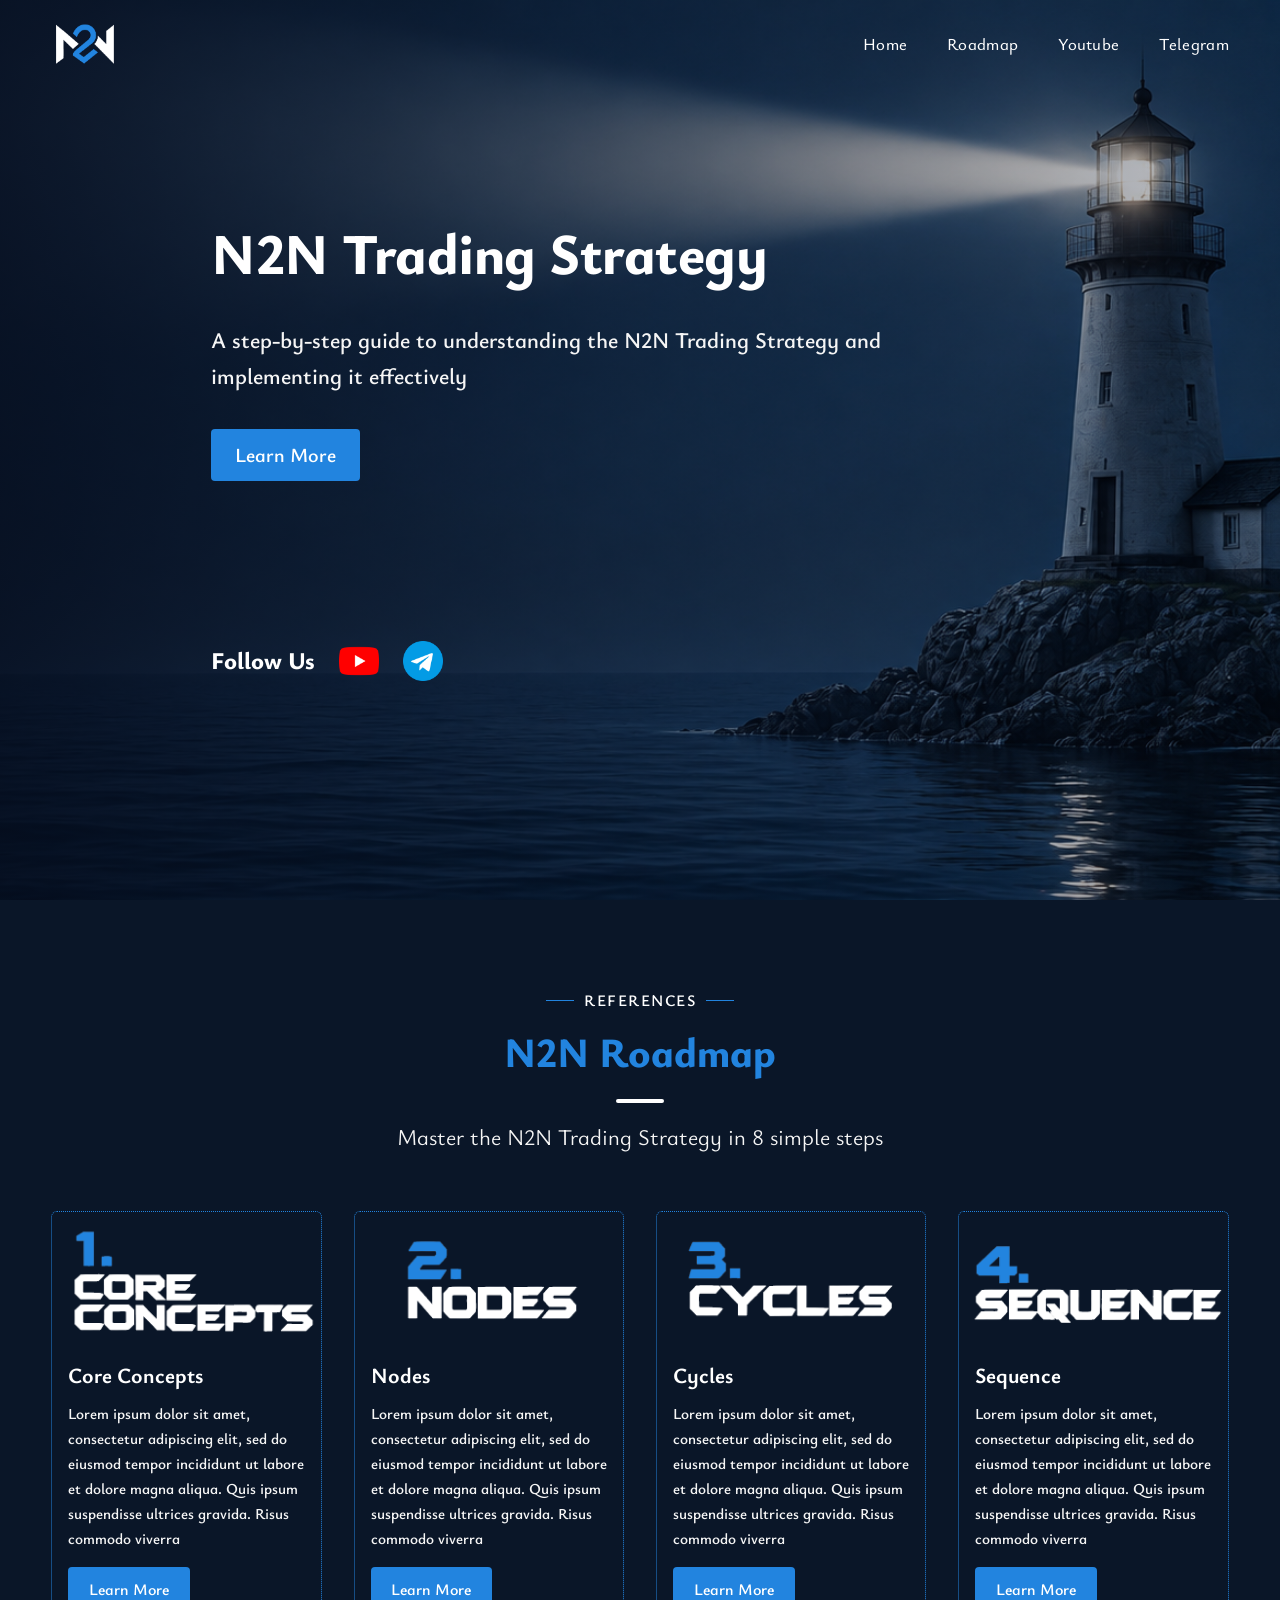
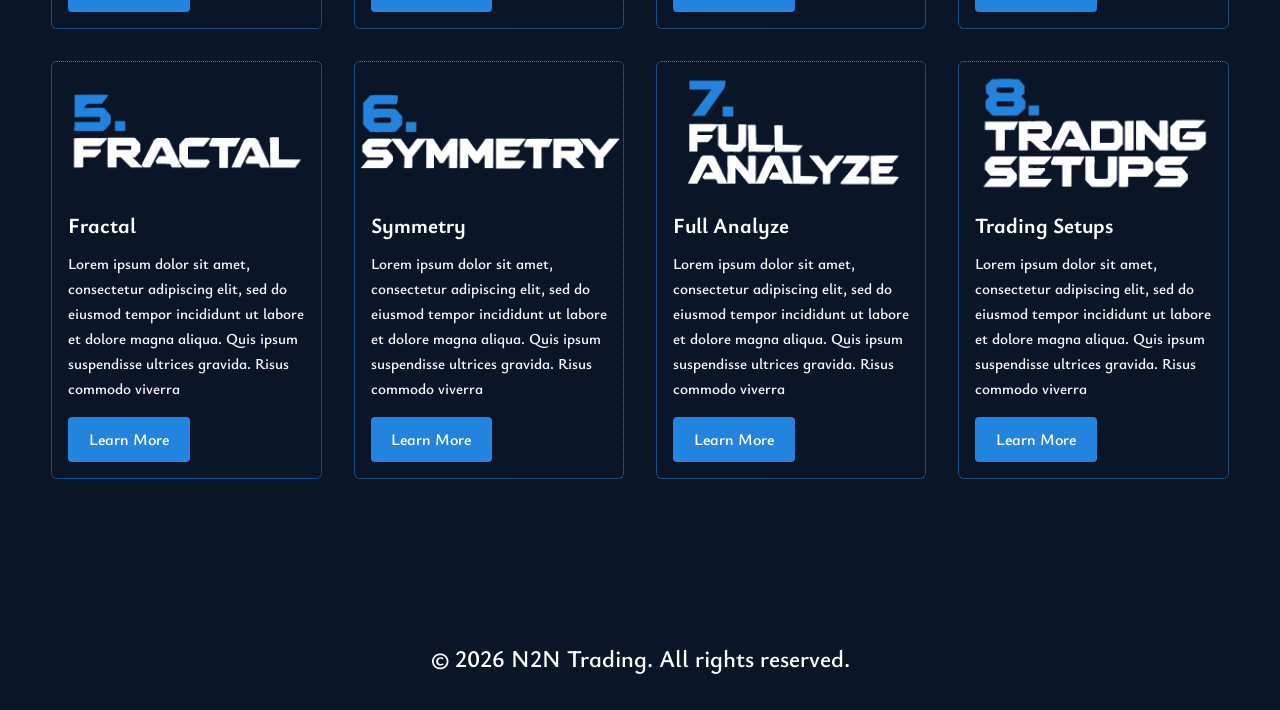
==== index.html @ 5733b31b "Add files via upload" ====
<!DOCTYPE html>
<html lang="en">
<head>
  <meta charset="UTF-8">
  <meta name="viewport" content="width=device-width, initial-scale=1.0">
  <title>N2N Trading Strategy</title>
  <link rel="stylesheet" href="style.css">
</head>
<body>

  <!-- ========== HERO ========== -->
  <header class="hero">
    <nav class="navbar">
      <a href="#" class="logo">
        <img src="assets/logo.png" alt="N2N Logo">
      </a>

      <button class="menu-toggle" aria-label="Toggle menu" id="menuToggle">
        <span></span>
        <span></span>
        <span></span>
      </button>

      <ul class="nav-links" id="navLinks">
        <li><a href="#">Home</a></li>
        <li><a href="#roadmap">Roadmap</a></li>
        <li><a href="https://www.youtube.com/@N2NTraders" target="_blank">Youtube</a></li>
        <li><a href="https://t.me/n2ntrading" target="_blank">Telegram</a></li>
      </ul>
    </nav>

    <div class="hero-content">
      <h1>N2N Trading Strategy</h1>
      <p>A step-by-step guide to understanding the N2N Trading Strategy and implementing it effectively</p>
      <div class="hero-buttons">
        <a href="#roadmap" class="btn">Learn More</a>
      </div>
      <div class="social-icons">
        <h2>Follow Us</h2>
        <a target="_blank" href="https://www.youtube.com/@N2NTraders" class="icon"><img src="assets/Youtube.png" alt="Youtube"></a>
        <a target="_blank" href="https://t.me/n2ntrading" class="icon"><img src="assets/telegram.png" alt="Telegram"></a>
      </div>
    </div>
  </header>

  <!-- ========== STRATEGY SECTION ========== -->
 <section class="section-concepts" id="roadmap">
    <div class="heading-container">
  <div class="sub-heading">
    <span class="line"></span>
    <span class="sub-text">References</span>
    <span class="line"></span>
  </div>
  <h2 class="main-heading">N2N Roadmap</h2>
  <div class="accent-line"></div>
  <p class="section-text">Master the N2N Trading Strategy in 8 simple steps</p>
</div>


    <div class="cards-grid">
      <!-- Card 1 -->
      <article class="card">
        <div class="card-image">
          <img src="assets/1.png" alt="Core Concepts">
        </div>
        <h3>Core Concepts</h3>
        <p>Lorem ipsum dolor sit amet, consectetur adipiscing elit, sed do eiusmod tempor incididunt ut labore et dolore magna aliqua. Quis ipsum suspendisse ultrices gravida. Risus commodo viverra</p>
        <a href="#" class="btn">Learn More</a>
      </article>

      <!-- Card 2 -->
      <article class="card">
        <div class="card-image">
          <img src="assets/2.png" alt="Nodes">
        </div>
        <h3>Nodes</h3>
        <p>Lorem ipsum dolor sit amet, consectetur adipiscing elit, sed do eiusmod tempor incididunt ut labore et dolore magna aliqua. Quis ipsum suspendisse ultrices gravida. Risus commodo viverra</p>
        <a href="#" class="btn">Learn More</a>
      </article>

      <!-- Card 3 -->
      <article class="card">
        <div class="card-image">
          <img src="assets/3.png" alt="Cycles">
        </div>
        <h3>Cycles</h3>
        <p>Lorem ipsum dolor sit amet, consectetur adipiscing elit, sed do eiusmod tempor incididunt ut labore et dolore magna aliqua. Quis ipsum suspendisse ultrices gravida. Risus commodo viverra</p>
        <a href="#" class="btn">Learn More</a>
      </article>

      <!-- Card 4 -->
      <article class="card">
        <div class="card-image">
          <img src="assets/4.png" alt="Sequence">
        </div>
        <h3>Sequence</h3>
        <p>Lorem ipsum dolor sit amet, consectetur adipiscing elit, sed do eiusmod tempor incididunt ut labore et dolore magna aliqua. Quis ipsum suspendisse ultrices gravida. Risus commodo viverra</p>
        <a href="#" class="btn">Learn More</a>
      </article>

      <!-- Card 5 -->
      <article class="card">
        <div class="card-image">
          <img src="assets/5.png" alt="Fractal">
        </div>
        <h3>Fractal</h3>
        <p>Lorem ipsum dolor sit amet, consectetur adipiscing elit, sed do eiusmod tempor incididunt ut labore et dolore magna aliqua. Quis ipsum suspendisse ultrices gravida. Risus commodo viverra</p>
        <a href="#" class="btn">Learn More</a>
      </article>

      <!-- Card 6 -->
      <article class="card">
        <div class="card-image">
          <img src="assets/6.png" alt="Symmetry">
        </div>
        <h3>Symmetry</h3>
        <p>Lorem ipsum dolor sit amet, consectetur adipiscing elit, sed do eiusmod tempor incididunt ut labore et dolore magna aliqua. Quis ipsum suspendisse ultrices gravida. Risus commodo viverra</p>
        <a href="#" class="btn">Learn More</a>
      </article>

      <!-- Card 7 -->
      <article class="card">
        <div class="card-image">
          <img src="assets/7.png" alt="Full Analyze">
        </div>
        <h3>Full Analyze</h3>
        <p>Lorem ipsum dolor sit amet, consectetur adipiscing elit, sed do eiusmod tempor incididunt ut labore et dolore magna aliqua. Quis ipsum suspendisse ultrices gravida. Risus commodo viverra</p>
        <a href="#" class="btn">Learn More</a>
      </article>

      <!-- Card 8 -->
      <article class="card">
        <div class="card-image">
          <img src="assets/8.png" alt="Trading Setups">
        </div>
        <h3>Trading Setups</h3>
        <p>Lorem ipsum dolor sit amet, consectetur adipiscing elit, sed do eiusmod tempor incididunt ut labore et dolore magna aliqua. Quis ipsum suspendisse ultrices gravida. Risus commodo viverra</p>
        <a href="#" class="btn">Learn More</a>
      </article>
    </div>
  </section>

  <!-- ========== Footer SECTION ========== -->
  <section class="footer">
    <p class="footer-text">© 2026 N2N Trading. All rights reserved.</p>
  </section>


  <script src="script.js"></script>
</body>
</html>
---- style.css ----
@import url('https://fonts.googleapis.com/css2?family=Ysabeau+Infant:wght@600&display=swap');
@import url('https://fonts.googleapis.com/css2?family=Ysabeau+Infant:wght@800&display=swap');

/* ========== RESET & BASE ========== */
*, *::before, *::after {
  margin: 0;
  padding: 0;
  box-sizing: border-box;
}

:root {
  --bg-dark: #0a1628;
  --bg-section: #2284df;
  --text-white: #ffffff;
  --text-muted: #f5f5f5;
  --btn-blue: #2284df;
  --btn-blue-hover: #2284df50;
  --nav-height: 80px;
}

html {
  scroll-behavior: smooth;
}

body {
  font-family: "Ysabeau Infant", sans-serif;
  font-optical-sizing: auto;
  font-weight: 600;
  font-style: normal;
  background-color: var(--bg-dark);
  color: var(--text-white);
  line-height: 1.6;
  overflow-x: hidden;
}

img {
  max-width: 100%;
  height: auto;
  display: block;
}

a {
  text-decoration: none;
  color: inherit;
}

H1, H2, H3, H4, H5, H6 {
  font-family: "Ysabeau Infant", sans-serif;
  font-optical-sizing: auto;
  font-weight: 800;
  font-style: normal;
}

/* ========== NAVBAR ========== */
.navbar {
  position: absolute;
  top: 0;
  left: 0;
  width: 100%;
  z-index: 100;
  padding: 1.25rem 4%;
  display: flex;
  justify-content: space-between;
  align-items: center;
}

.logo img {
  height: 48px;
  width: auto;
}

.nav-links {
  display: flex;
  gap: 2.5rem;
  list-style: none;
}

.nav-links a {
  color: var(--text-white);
  font-size: 1.05rem;
  font-weight: 500;
  letter-spacing: 0.3px;
  transition: color 0.25s ease, opacity 0.25s ease;
}

.nav-links a:hover {
  color: var(--btn-blue);
}

/* Mobile menu button */
.menu-toggle {
  display: none;
  background: none;
  border: none;
  cursor: pointer;
  padding: 8px;
  z-index: 110;
}

.menu-toggle span {
  display: block;
  width: 26px;
  height: 2.5px;
  background: #fff;
  margin: 6px 0;
  border-radius: 2px;
  transition: all 0.3s ease;
}

/* ========== HERO SECTION ========== */
.hero {
  position: relative;
  width: 100%;
  min-height: 100vh;
  background: url('assets/hero-bg.png') center center / cover no-repeat;
  display: flex;
  align-items: center;
  padding: 0 4%;
}

.hero::before {
  content: '';
  position: absolute;
  inset: 0;
  background: linear-gradient(
    90deg,
    rgba(5, 12, 28, 0.85) 0%,
    rgba(5, 12, 28, 0.55) 45%,
    rgba(5, 12, 28, 0.25) 100%
  );
  pointer-events: none;
}

.hero-content {
  position: relative;
  z-index: 2;
  max-width: 1400px;
  padding: 10rem;
}

.hero-content h1 {
  font-size: clamp(2.4rem, 5vw, 3.6rem);
  line-height: 1.15;
  margin-bottom: 2.25rem;
  letter-spacing: -0.5px;
}

.hero-content p {
  font-size: clamp(1.15rem, 2.2vw, 1.4rem);
  color: var(--text-muted);
  margin-bottom: 2.25rem;
  max-width: 800px;
}

.hero-buttons {
  display: flex;
  flex-wrap: wrap;
  gap: 1rem;
}

.btn {
  display: inline-block;
  padding: 0.6rem 1.5rem;
  background: var(--btn-blue);
  color: #fff;
  text-align: center;
  font-size: 1.25rem;
  font-weight: 600;
  border: none;
  border-radius: 4px;
  cursor: pointer;
  transition: background 0.25s ease, transform 0.2s ease;
}

.btn:hover {
  background: var(--btn-blue-hover);
  box-shadow: 1px 1px 5px #2284df70;
}

.btn-YT
{
  display: inline-block;
  padding: 0.85rem 2rem;
  background: #ff0000;
  color: #fff;
  text-align: center;
  font-size: 1rem;
  font-weight: 600;
  border: none;
  border-radius: 4px;
  cursor: pointer;
  transition: background 0.25s ease, transform 0.2s ease;
}

.btn-YT:hover {
  background: rgb(129, 0, 0);
  transform: translateY(-2px);
  box-shadow: 1px 1px 5px #ff000070;
}

.social-icons {
  display: flex;
  align-items: center;
  gap: 1.5rem;
  margin-top: 10rem;
}

.social-icons .icon {
  width: 40px;
  height: 40px;
  display: flex;
  align-items: center;
  justify-content: center;
}

/* ========== SECTION 2 - CARDS ========== */
.section-concepts {
  width: 100%;
  background: var(--bg-dark);
  padding: 5rem 4% 6rem;
}

  .heading-container {
    text-align: center;
    padding: 0.5rem;
  }

  .sub-heading {
    display: flex;
    align-items: center;
    justify-content: center;
    gap: 0.6rem;
    margin-bottom: 0.3rem;
  }

  .sub-heading .line {
    width: 28px;
    height: 1px;
    background: #2284df;
  }

  .sub-heading .sub-text {
    font-size: 1rem;
    font-weight: 600;
    letter-spacing: 1.5px;
    color: #ffffff;
    text-transform: uppercase;
  }

  .main-heading {
    margin: 0;
    font-size: clamp(1.9rem, 4vw, 2.6rem);
    font-weight: 800;
    color: #2284df;
  }

  .accent-line {
    width: 48px;
    height: 4px;
    background: #ffffff;
    margin: 14px auto 0;
    border-radius: 2px;
  }


.section-text {
  text-align: center;
  font-size: clamp(1.15rem, 2.2vw, 1.4rem);
  font-weight: 400;
  color: var(--text-muted);
  margin: 1rem 0 1rem 0;
}

.cards-grid {
  display: grid;
  grid-template-columns: repeat(4, 1fr);
  gap: 2rem;
  max-width: 1400px;
  margin: 2rem auto;
}

.card {
  display: flex;
  flex-direction: column;
  align-items: flex-start;
  border-style: dotted;
  border-width: 1px;
  border-color: #2284df;
  border-radius: 6px;
  padding: 0;
}

.card:Hover {
  transform: scale(1.01);
  transition: transform 0.2s ease;
  box-shadow: 0 1px 5px #2284df70;
}

.card-image {
  width: 100%;
  overflow: hidden;
  background: none;
}

.card-image img {
  width: 100%;
  height: auto;
  display: block;
}

.card h3 {
  font-size: 1.35rem;
  font-weight: 700;
  margin: 0 0 0 1rem;
}

.card p {
  font-size: 0.95rem;
  color: var(--text-muted);
  line-height: 1.65;
  margin: 0.5rem 0 0 1rem;
  flex-grow: 1;
}

.card .btn {
  padding: 0.60rem 1.3rem;
  margin: 1rem 1rem 1rem 1rem;
  font-size: 1rem;
}

/* ========== Footer ========== */
.footer {
  width: 100%;
  background: var(--bg-dark);
  padding: 2rem 4%;
  text-align: center;
  font-size: 1.5rem;
}

/* ========== Single Page ========== */
.content-hero {
  position: relative;
  width: 100%;
  min-height: 30vh;
  background: var(--bg-dark);
  display: flex;
  align-items: center;
  justify-content: center;
  padding: 0 0;
}

.single-content-title {
  max-width: 1400px;
  padding: 5rem 0 0 0;
}

.single-content-title h1 {
  font-size: clamp(2.4rem, 5vw, 3.6rem);
  line-height: 1.15;
  margin-bottom: 2.25rem;
  letter-spacing: -0.5px;
  text-align: center;
}

.single-content-title img {
  max-width: 100%;
  height: auto;
  display: block;
  margin: 0 auto;
}

.section-single-content {
  max-width: 1200px;
  background: var(--bg-dark);
  position: relative;
  display: block;
  margin: 0 auto;
  padding: 1rem 6rem;
}

.section-single-content p {
  font-size: clamp(1.15rem, 2.2vw, 1.4rem);
  font-weight: 600;
  color: var(--text-muted);
  margin: 1rem 0 1rem 0;
}

.section-single-content h2 {
  font-size: clamp(2rem, 4vw, 2.6rem);
  font-weight: 800;
  color: var(--text-muted);
  margin: 5rem 0 1rem 0;
}

.section-single-content h3 {
  font-size: clamp(1.5rem, 3vw, 2.2rem);
  font-weight: 800;
  color: var(--text-muted);
  margin: 5rem 0 1rem 0;
}

.section-single-content h4 {
  font-size: clamp(1.3rem, 2.5vw, 1.9rem);
  font-weight: 800;
  color: var(--text-muted);
  margin: 5rem 0 1rem 0;
}

.section-single-content ul {
  list-style: disc;
  margin: 3rem 0 3rem 0.5rem;
}

.section-single-content li {
  font-size: clamp(1.15rem, 2.2vw, 1.4rem);
  font-weight: 600;
  color: var(--text-muted);
  margin: 0.5rem 0 0.5rem 1.5rem;
}

.section-single-content img {
  width:100%;
  height: auto;
  display: block;
  margin: 2rem auto;
}

.content-footer {
  max-width: 500px;
  background: var(--btn-blue-hover);
  display: flex;
  justify-content: center;
  align-items: center;
  gap: 7rem;
  margin: 0 auto;
  margin-top: 10rem;
  margin-bottom: 5rem;
  border-radius: 6px;
}


.prev-next-btn {
  display: flex;
  align-items: center;
  gap: 0.5rem;
  padding: 0.6rem 1.5rem;
  /* margin: 2rem 10rem; */
  font-size: 1.25rem;
  font-weight: 800;
  color: var(--text-muted);
  text-align: center;
  transition: background 0.25s ease, transform 0.2s ease;
}

.prev-next-btn:hover {
  color: var(--btn-blue);
}



/* ========== RESPONSIVE ========== */
@media (max-width: 1100px) {
  .cards-grid {
    grid-template-columns: repeat(2, 1fr);
    gap: 2rem 1.75rem;
  }
}

@media (max-width: 900px) {
  .navbar {
    padding: 1rem 5%;
  }

  .nav-links {
    position: fixed;
    top: 0;
    right: -100%;
    width: 280px;
    height: 100vh;
    background: rgba(8, 18, 35, 0.98);
    flex-direction: column;
    justify-content: center;
    align-items: center;
    gap: 2rem;
    transition: right 0.35s ease;
    box-shadow: -8px 0 30px rgba(0,0,0,0.4);
  }

  .nav-links.active {
    right: 0;
  }

  .nav-links a {
    font-size: 1.25rem;
  }

  .menu-toggle {
    display: block;
  }

  .menu-toggle.active span:nth-child(1) {
    transform: translateY(8.5px) rotate(45deg);
  }
  .menu-toggle.active span:nth-child(2) {
    opacity: 0;
  }
  .menu-toggle.active span:nth-child(3) {
    transform: translateY(-8.5px) rotate(-45deg);
  }

  .hero {
    min-height: 100vh;
    padding-top: 6rem;
    align-items: flex-start;
    background: url('assets/hero-bg-mobile.png') center center / cover no-repeat;
  }

  .hero-content {
    max-width: 100%;
    padding: 2rem 0 0 0;
    margin: 0 auto;
  }
}

@media (max-width: 600px) {
  .navbar {
    padding: 0.9rem 4%;
  }

  .logo img {
    height: 40px;
  }

  .hero {
    min-height: 100vh;
    background: url('assets/hero-bg-mobile.png') center center / cover no-repeat;
  }

  .hero-content {
    padding: 5rem 0 0 0;
    margin: 0 auto;
  }

  .hero-content h1 {
    font-size: 2.1rem;
  }

  .hero-content p {
    font-size: 1.1rem;
    margin-bottom: 1.75rem;
  }

  .btn {
    padding: 0.75rem 1.6rem;
    font-size: 0.95rem;
  }

  .section-concepts {
    padding: 3.5rem 5% 4rem;
  }

  .section-title {
    margin-bottom: 2.5rem;
  }

  .cards-grid {
    grid-template-columns: 1fr;
    gap: 2.25rem;
    max-width: 380px;
  }

  .card {
    align-items: center;
    text-align: center;
  }

  .card p
  {
    margin: 0.5rem 0 0.5rem 0;
  }

  .card .btn {
    margin: 1rem auto;
  }

  .section-case-studies {
    padding: 3.5rem 5% 4rem;
  }

  .case-image {
    max-width: 100%;
  }
}

@media (max-width: 400px) {
  .hero {
    position: relative;
    width: 100%;
    min-height: 100vh;
    background: url('assets/hero-bg-mobile.png') center center / cover no-repeat;

}

  .hero-content {
    padding: 5rem 0 0 0;
    margin: 0 auto;
    text-align: center;
  }

  .hero-buttons .btn {
    width: 100%;
    text-align: center;
  }

  .social-icons {
  display: flex;
  align-items: center;
  justify-content: center;
  gap: 1.5rem;
  margin-top: 10rem;
}
}
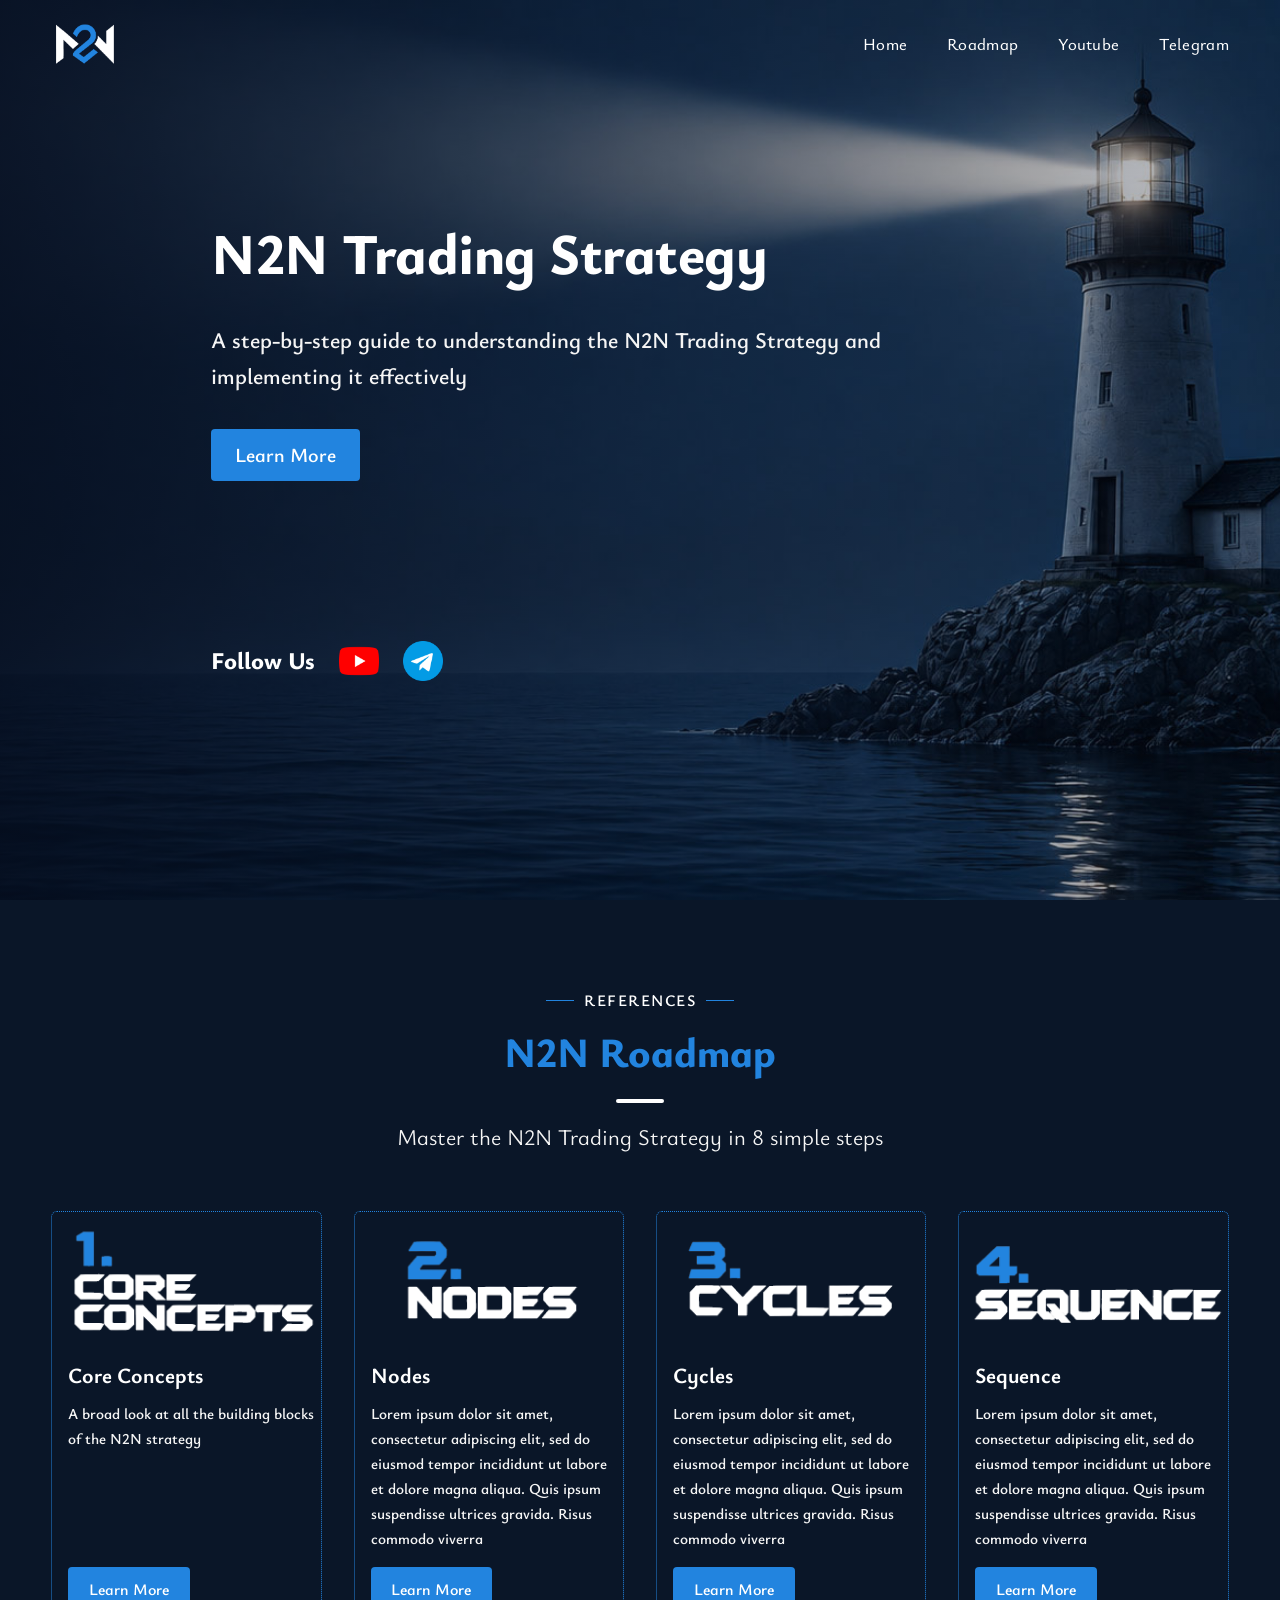
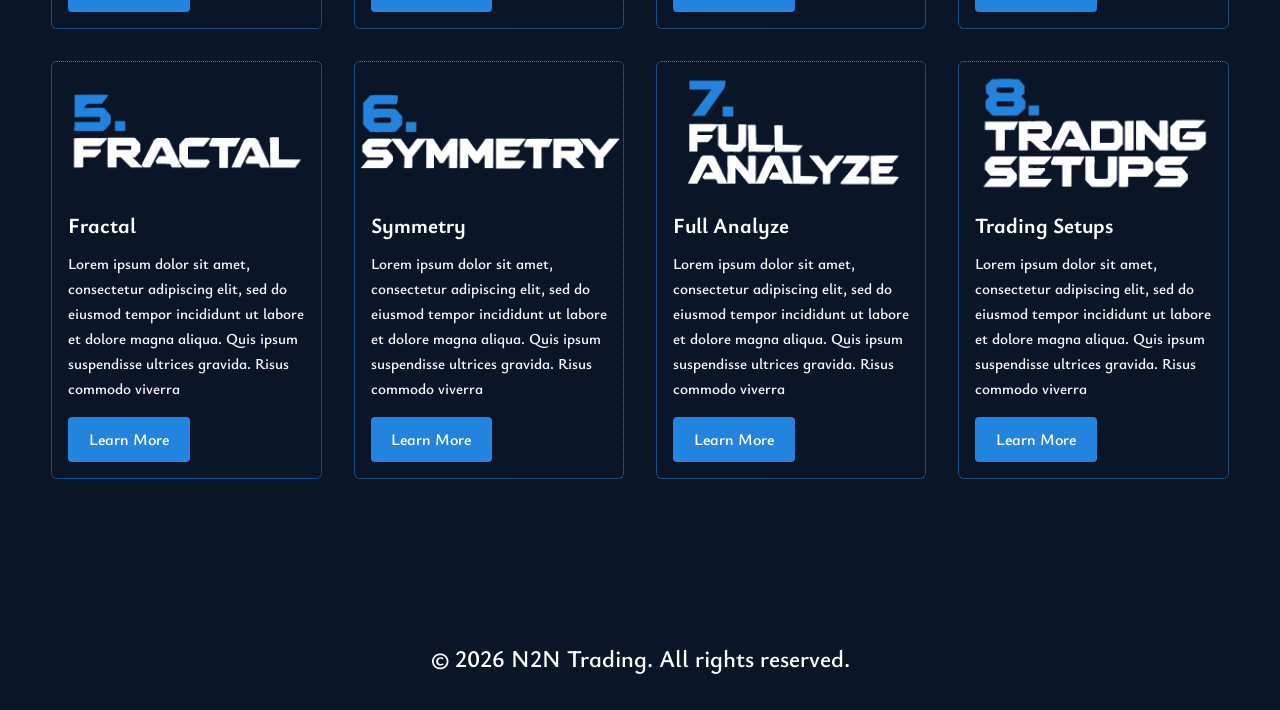
==== commit 751f1a16: "Add files via upload" ====
--- a/index.html
+++ b/index.html
@@ -4,6 +4,7 @@
   <meta charset="UTF-8">
   <meta name="viewport" content="width=device-width, initial-scale=1.0">
   <title>N2N Trading Strategy</title>
+  <meta name="description" content="A step-by-step guide to understanding the N2N Trading Strategy and implementing it effectively.">
   <link rel="stylesheet" href="style.css">
 </head>
 <body>
@@ -11,7 +12,7 @@
   <!-- ========== HERO ========== -->
   <header class="hero">
     <nav class="navbar">
-      <a href="#" class="logo">
+      <a href="https://n2ntraders.github.io/N2N/" class="logo">
         <img src="assets/logo.png" alt="N2N Logo">
       </a>
 
@@ -22,7 +23,7 @@
       </button>
 
       <ul class="nav-links" id="navLinks">
-        <li><a href="#">Home</a></li>
+        <li><a href="https://n2ntraders.github.io/N2N/">Home</a></li>
         <li><a href="#roadmap">Roadmap</a></li>
         <li><a href="https://www.youtube.com/@N2NTraders" target="_blank">Youtube</a></li>
         <li><a href="https://t.me/n2ntrading" target="_blank">Telegram</a></li>
@@ -64,8 +65,8 @@
           <img src="assets/1.png" alt="Core Concepts">
         </div>
         <h3>Core Concepts</h3>
-        <p>Lorem ipsum dolor sit amet, consectetur adipiscing elit, sed do eiusmod tempor incididunt ut labore et dolore magna aliqua. Quis ipsum suspendisse ultrices gravida. Risus commodo viverra</p>
-        <a href="#" class="btn">Learn More</a>
+        <p>A broad look at all the building blocks of the N2N strategy</p>
+        <a href="https://n2ntraders.github.io/N2N/Roadmap/Core-Concepts" class="btn">Learn More</a>
       </article>
 
       <!-- Card 2 -->
--- a/style.css
+++ b/style.css
@@ -112,7 +112,7 @@
   position: relative;
   width: 100%;
   min-height: 100vh;
-  background: url('assets/hero-bg.png') center center / cover no-repeat;
+  background: url('assets/hero-bg.jpg') center center / cover no-repeat;
   display: flex;
   align-items: center;
   padding: 0 4%;
@@ -512,7 +512,7 @@
     min-height: 100vh;
     padding-top: 6rem;
     align-items: flex-start;
-    background: url('assets/hero-bg-mobile.png') center center / cover no-repeat;
+    background: url('assets/hero-bg-mobile.jpg') center center / cover no-repeat;
   }
 
   .hero-content {
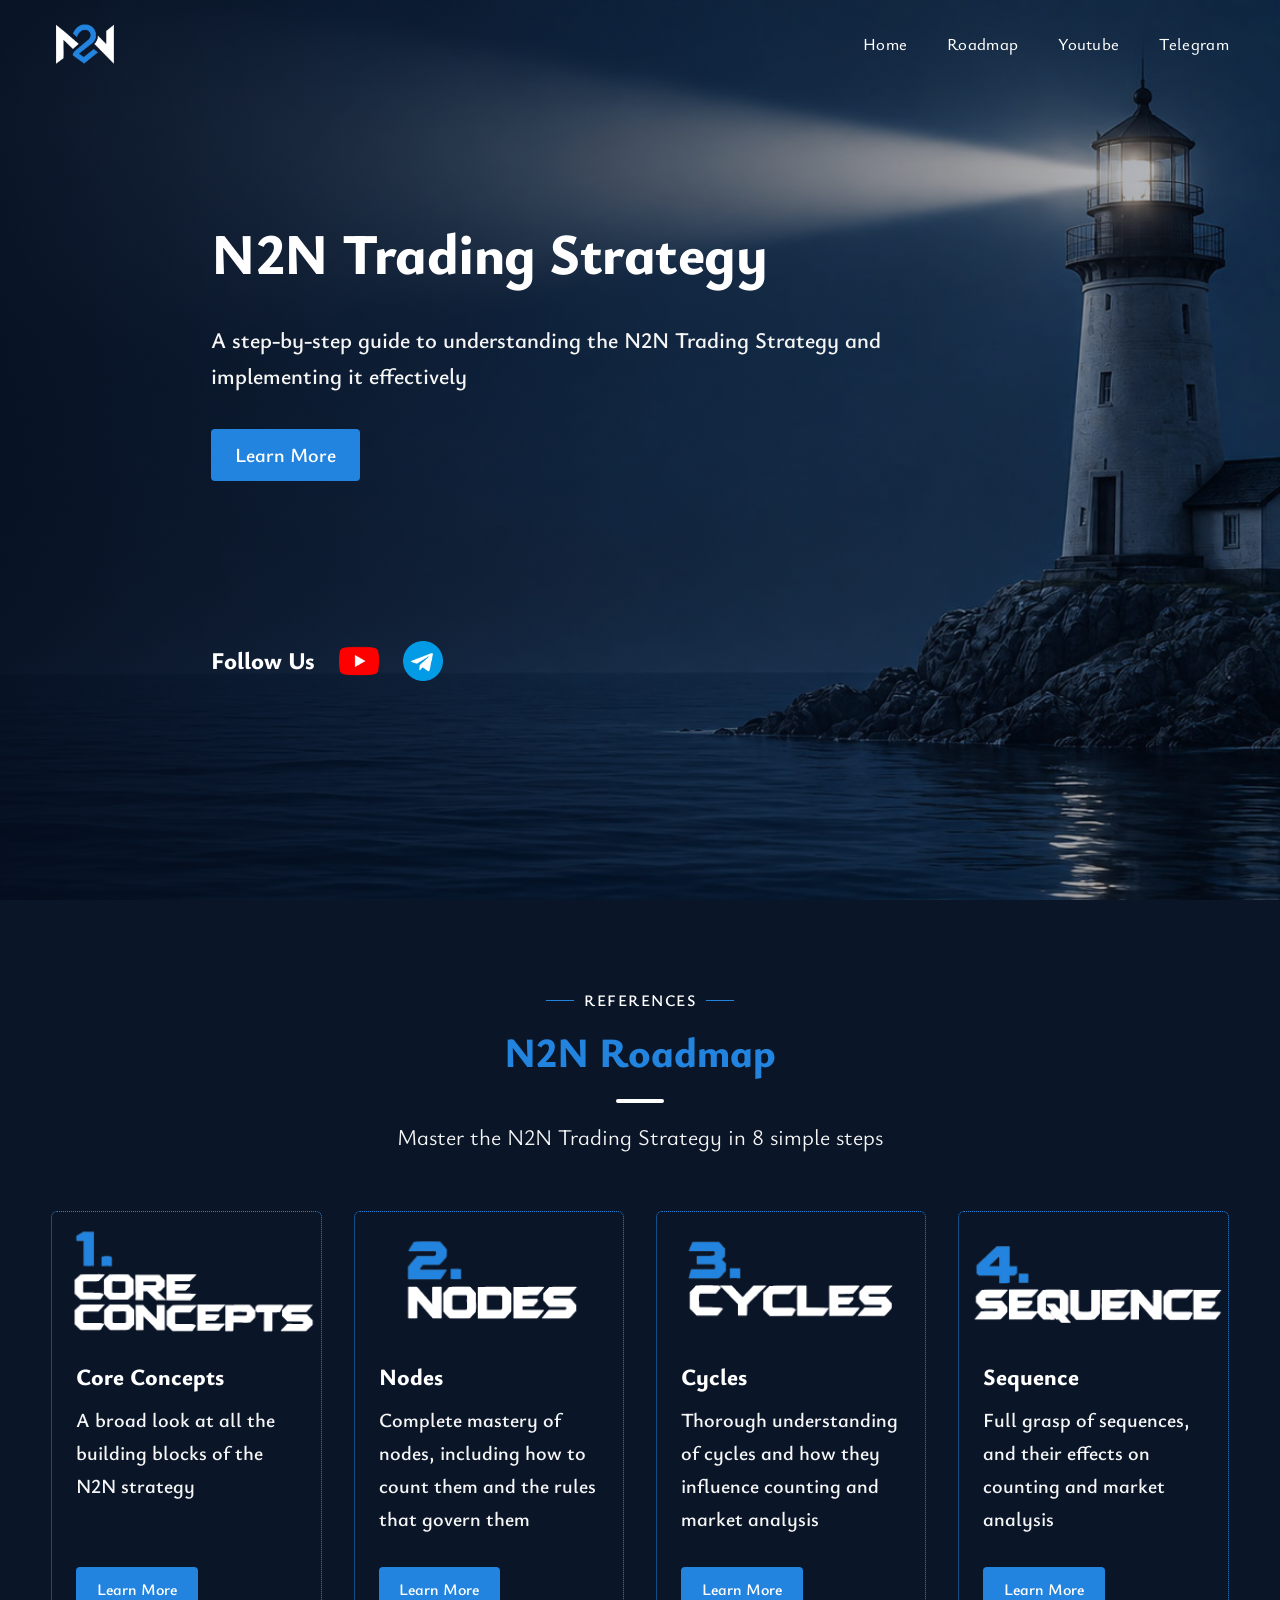
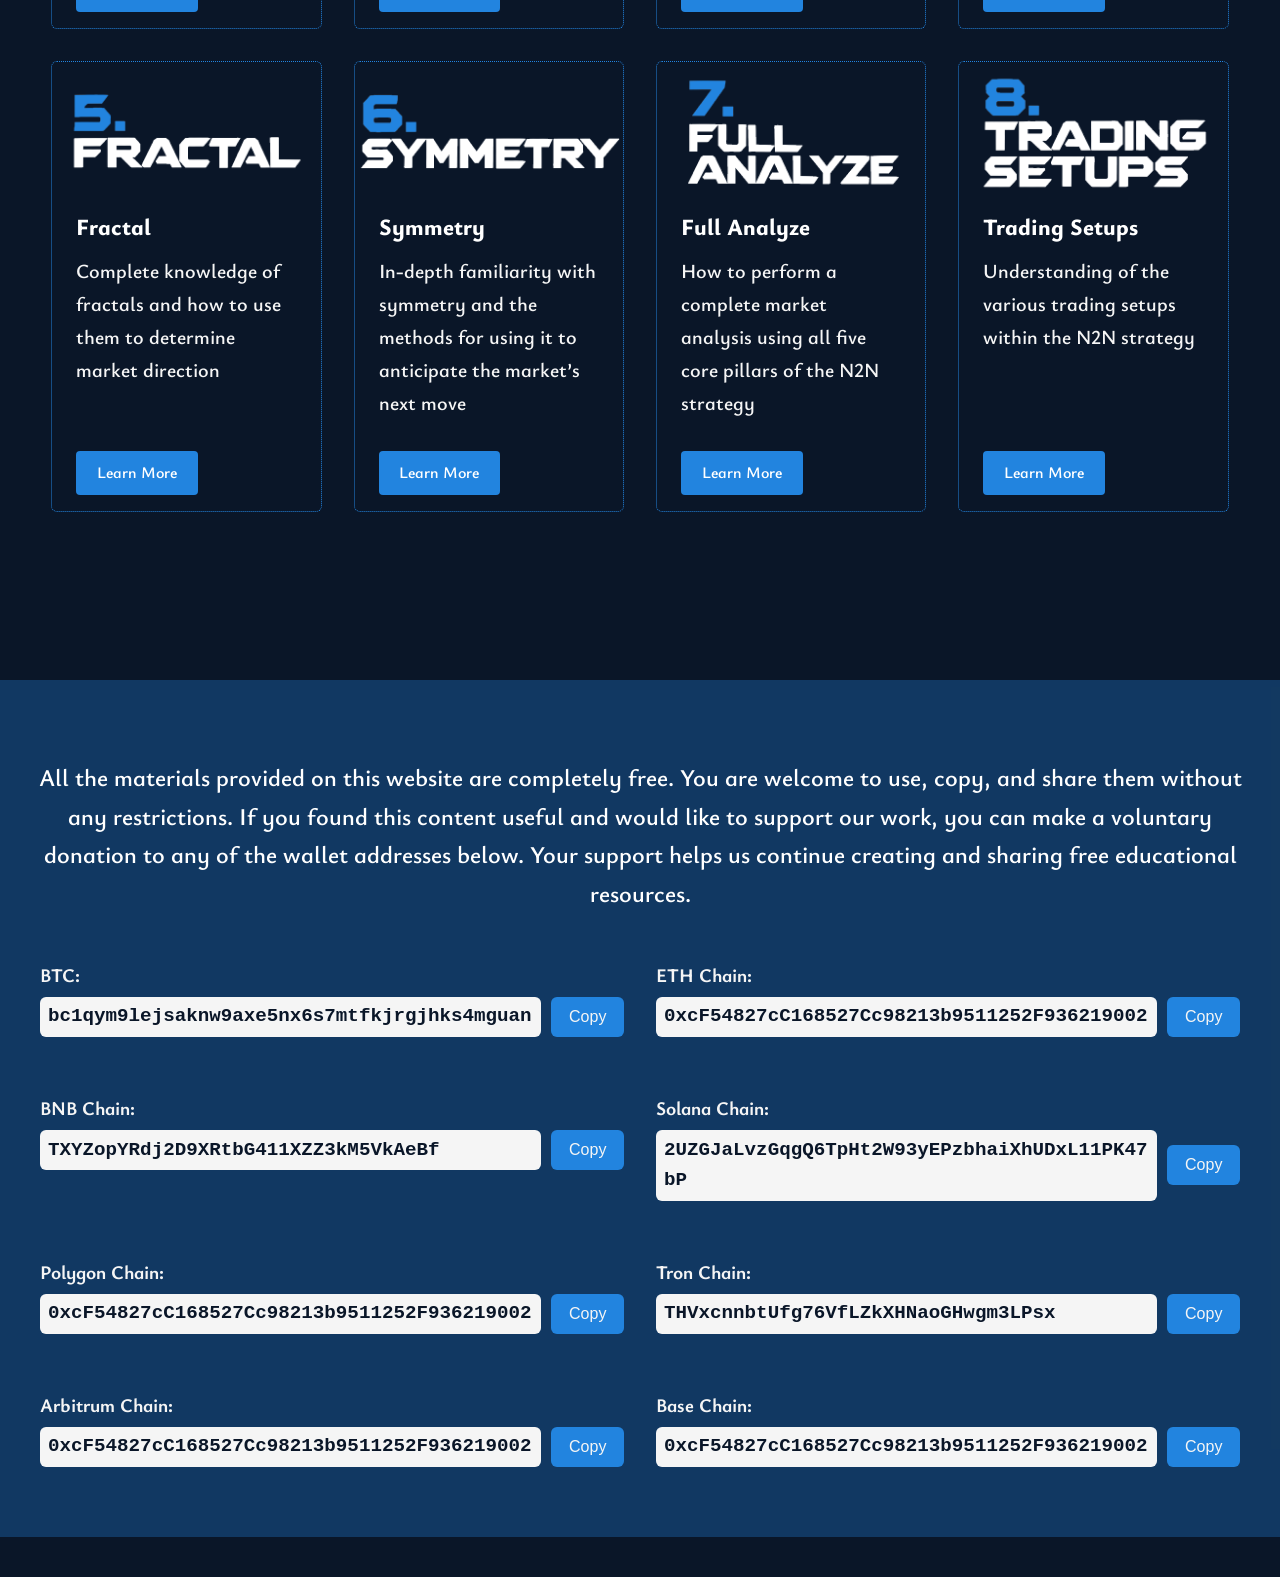
==== commit 0349ffa6: "Add files via upload" ====
--- a/index.html
+++ b/index.html
@@ -5,7 +5,12 @@
   <meta name="viewport" content="width=device-width, initial-scale=1.0">
   <title>N2N Trading Strategy</title>
   <meta name="description" content="A step-by-step guide to understanding the N2N Trading Strategy and implementing it effectively.">
+  <link rel="icon" href="favicon.ico" sizes="any">
+  <link rel="icon" type="image/png" sizes="32x32" href="favicon-32x32.png">
+  <link rel="icon" type="image/png" sizes="16x16" href="favicon-16x16.png">
+  <link rel="apple-touch-icon" sizes="180x180" href="apple-touch-icon.png">
   <link rel="stylesheet" href="style.css">
+
 </head>
 <body>
 
@@ -13,7 +18,7 @@
   <header class="hero">
     <nav class="navbar">
       <a href="https://n2ntraders.github.io/N2N/" class="logo">
-        <img src="assets/logo.png" alt="N2N Logo">
+        <img src="assets/logo.png" alt="N2N">
       </a>
 
       <button class="menu-toggle" aria-label="Toggle menu" id="menuToggle">
@@ -75,8 +80,8 @@
           <img src="assets/2.png" alt="Nodes">
         </div>
         <h3>Nodes</h3>
-        <p>Lorem ipsum dolor sit amet, consectetur adipiscing elit, sed do eiusmod tempor incididunt ut labore et dolore magna aliqua. Quis ipsum suspendisse ultrices gravida. Risus commodo viverra</p>
-        <a href="#" class="btn">Learn More</a>
+        <p>Complete mastery of nodes, including how to count them and the rules that govern them</p>
+        <a href="https://n2ntraders.github.io/N2N/Roadmap/Nodes" class="btn">Learn More</a>
       </article>
 
       <!-- Card 3 -->
@@ -85,8 +90,8 @@
           <img src="assets/3.png" alt="Cycles">
         </div>
         <h3>Cycles</h3>
-        <p>Lorem ipsum dolor sit amet, consectetur adipiscing elit, sed do eiusmod tempor incididunt ut labore et dolore magna aliqua. Quis ipsum suspendisse ultrices gravida. Risus commodo viverra</p>
-        <a href="#" class="btn">Learn More</a>
+        <p>Thorough understanding of cycles and how they influence counting and market analysis</p>
+        <a href="https://n2ntraders.github.io/N2N/Roadmap/Cycles" class="btn">Learn More</a>
       </article>
 
       <!-- Card 4 -->
@@ -95,8 +100,8 @@
           <img src="assets/4.png" alt="Sequence">
         </div>
         <h3>Sequence</h3>
-        <p>Lorem ipsum dolor sit amet, consectetur adipiscing elit, sed do eiusmod tempor incididunt ut labore et dolore magna aliqua. Quis ipsum suspendisse ultrices gravida. Risus commodo viverra</p>
-        <a href="#" class="btn">Learn More</a>
+        <p>Full grasp of sequences, and their effects on counting and market analysis</p>
+        <a href="https://n2ntraders.github.io/N2N/Roadmap/Sequence" class="btn">Learn More</a>
       </article>
 
       <!-- Card 5 -->
@@ -105,8 +110,8 @@
           <img src="assets/5.png" alt="Fractal">
         </div>
         <h3>Fractal</h3>
-        <p>Lorem ipsum dolor sit amet, consectetur adipiscing elit, sed do eiusmod tempor incididunt ut labore et dolore magna aliqua. Quis ipsum suspendisse ultrices gravida. Risus commodo viverra</p>
-        <a href="#" class="btn">Learn More</a>
+        <p>Complete knowledge of fractals and how to use them to determine market direction</p>
+        <a href="https://n2ntraders.github.io/N2N/Roadmap/Fractal" class="btn">Learn More</a>
       </article>
 
       <!-- Card 6 -->
@@ -115,8 +120,8 @@
           <img src="assets/6.png" alt="Symmetry">
         </div>
         <h3>Symmetry</h3>
-        <p>Lorem ipsum dolor sit amet, consectetur adipiscing elit, sed do eiusmod tempor incididunt ut labore et dolore magna aliqua. Quis ipsum suspendisse ultrices gravida. Risus commodo viverra</p>
-        <a href="#" class="btn">Learn More</a>
+        <p>In-depth familiarity with symmetry and the methods for using it to anticipate the market’s next move</p>
+        <a href="https://n2ntraders.github.io/N2N/Roadmap/Symmetry" class="btn">Learn More</a>
       </article>
 
       <!-- Card 7 -->
@@ -125,8 +130,8 @@
           <img src="assets/7.png" alt="Full Analyze">
         </div>
         <h3>Full Analyze</h3>
-        <p>Lorem ipsum dolor sit amet, consectetur adipiscing elit, sed do eiusmod tempor incididunt ut labore et dolore magna aliqua. Quis ipsum suspendisse ultrices gravida. Risus commodo viverra</p>
-        <a href="#" class="btn">Learn More</a>
+        <p>How to perform a complete market analysis using all five core pillars of the N2N strategy</p>
+        <a href="https://n2ntraders.github.io/N2N/Roadmap/Full-Analyze " class="btn">Learn More</a>
       </article>
 
       <!-- Card 8 -->
@@ -135,16 +140,83 @@
           <img src="assets/8.png" alt="Trading Setups">
         </div>
         <h3>Trading Setups</h3>
-        <p>Lorem ipsum dolor sit amet, consectetur adipiscing elit, sed do eiusmod tempor incididunt ut labore et dolore magna aliqua. Quis ipsum suspendisse ultrices gravida. Risus commodo viverra</p>
-        <a href="#" class="btn">Learn More</a>
+        <p>Understanding of the various trading setups within the N2N strategy</p>
+        <a href="https://n2ntraders.github.io/N2N/Roadmap/Trading-Setups" class="btn">Learn More</a>
       </article>
     </div>
   </section>
+  
+  <button id="backToTop" class="back-to-top" title="Back to top">↑</button>
+
 
   <!-- ========== Footer SECTION ========== -->
-  <section class="footer">
-    <p class="footer-text">© 2026 N2N Trading. All rights reserved.</p>
-  </section>
+<footer class="footer-section">
+  
+  <p>All the materials provided on this website are completely free. You are welcome to use, copy, and share them without any restrictions. If you found this content useful and would like to support our work, you can make a voluntary donation to any of the wallet addresses below. Your support helps us continue creating and sharing free educational resources.</p>
+
+  <div class="wallets">
+    <div class="wallet-item">
+      <strong>BTC:</strong>
+      <div class="wallet-row">
+        <code id="btc-address">bc1qym9lejsaknw9axe5nx6s7mtfkjrgjhks4mguan</code>
+        <button class="copy-btn" onclick="copyAddress('btc-address', this)">Copy</button>
+      </div>
+    </div>
+
+    <div class="wallet-item">
+      <strong>ETH Chain:</strong>
+      <div class="wallet-row">
+        <code id="eth-address">0xcF54827cC168527Cc98213b9511252F936219002</code>
+        <button class="copy-btn" onclick="copyAddress('eth-address', this)">Copy</button>
+      </div>
+    </div>
+
+    <div class="wallet-item">
+      <strong>BNB Chain:</strong>
+      <div class="wallet-row">
+        <code id="bnb-address">TXYZopYRdj2D9XRtbG411XZZ3kM5VkAeBf</code>
+        <button class="copy-btn" onclick="copyAddress('bnb-address', this)">Copy</button>
+      </div>
+    </div>
+
+        <div class="wallet-item">
+      <strong>Solana Chain:</strong>
+      <div class="wallet-row">
+        <code id="sol-address">2UZGJaLvzGqgQ6TpHt2W93yEPzbhaiXhUDxL11PK47bP</code>
+        <button class="copy-btn" onclick="copyAddress('sol-address', this)">Copy</button>
+      </div>
+    </div>
+        <div class="wallet-item">
+      <strong>Polygon Chain:</strong>
+      <div class="wallet-row">
+        <code id="polygon-address">0xcF54827cC168527Cc98213b9511252F936219002</code>
+        <button class="copy-btn" onclick="copyAddress('polygon-address', this)">Copy</button>
+      </div>
+    </div>
+
+        <div class="wallet-item">
+      <strong>Tron Chain:</strong>
+      <div class="wallet-row">
+        <code id="tron-address">THVxcnnbtUfg76VfLZkXHNaoGHwgm3LPsx</code>
+        <button class="copy-btn" onclick="copyAddress('tron-address', this)">Copy</button>
+      </div>
+    </div>
+    <div class="wallet-item">
+      <strong>Arbitrum Chain:</strong>
+      <div class="wallet-row">
+        <code id="arbitrum-address">0xcF54827cC168527Cc98213b9511252F936219002</code>
+        <button class="copy-btn" onclick="copyAddress('arbitrum-address', this)">Copy</button>
+      </div>
+    </div>
+        <div class="wallet-item">
+      <strong>Base Chain:</strong>
+      <div class="wallet-row">
+        <code id="base-address">0xcF54827cC168527Cc98213b9511252F936219002</code>
+        <button class="copy-btn" onclick="copyAddress('base-address', this)">Copy</button>
+      </div>
+    </div>
+  </div>
+</footer>
 
 
   <script src="script.js"></script>
--- a/style.css
+++ b/style.css
@@ -32,6 +32,7 @@
   line-height: 1.6;
   overflow-x: hidden;
 }
+
 
 img {
   max-width: 100%;
@@ -285,7 +286,7 @@
   align-items: flex-start;
   border-style: dotted;
   border-width: 1px;
-  border-color: #2284df;
+  border-color: var(--btn-blue);
   border-radius: 6px;
   padding: 0;
 }
@@ -293,7 +294,7 @@
 .card:Hover {
   transform: scale(1.01);
   transition: transform 0.2s ease;
-  box-shadow: 0 1px 5px #2284df70;
+  box-shadow: 0 1px 5px var(--btn-blue-hover);
 }
 
 .card-image {
@@ -308,34 +309,130 @@
   display: block;
 }
 
+
 .card h3 {
-  font-size: 1.35rem;
-  font-weight: 700;
-  margin: 0 0 0 1rem;
+  font-size: 1.45rem;
+  font-weight: 800;
+  margin: 0 0 0 1.5rem;
 }
 
 .card p {
-  font-size: 0.95rem;
+  font-size: 1.25rem;
   color: var(--text-muted);
   line-height: 1.65;
-  margin: 0.5rem 0 0 1rem;
+  margin: 0.5rem 1.5rem 0 1.5rem;
   flex-grow: 1;
 }
 
 .card .btn {
   padding: 0.60rem 1.3rem;
-  margin: 1rem 1rem 1rem 1rem;
+  margin: 2rem 1rem 1rem 1.5rem;
   font-size: 1rem;
 }
 
+
+.back-to-top {
+  position: fixed;
+  bottom: 30px;
+  right: 30px;
+  width: 48px;
+  height: 48px;
+  background-color: var(--btn-blue);
+  color: var(--text-muted);
+  border: none;
+  border-radius: 50%;
+  font-size: 22px;
+  font-weight: 800;
+  cursor: pointer;
+  display: none; /* Hidden by default */
+  align-items: center;
+  justify-content: center;
+  box-shadow: 0 4px 12px rgba(0, 0, 0, 0.15);
+  transition: background-color 0.3s, opacity 0.3s, transform 0.3s;
+  z-index: 999;
+}
+
+.back-to-top:hover {
+  background-color: var(--btn-blue-hover);
+  transform: translateY(-3px);
+}
+
+.back-to-top.show {
+  display: flex;
+}
+
 /* ========== Footer ========== */
-.footer {
+
+.footer-section {
   width: 100%;
-  background: var(--bg-dark);
-  padding: 2rem 4%;
+  margin: 40px auto;
+  padding: 30px;
+  background: var(--btn-blue-hover);
+  line-height: 1.6;
+}
+
+.footer-section p {
+  max-width: 1400px;
+  font-size: 1.5rem;
+  margin: 3rem auto;
   text-align: center;
-  font-size: 1.5rem;
-}
+}
+
+.wallets {
+  display: grid;
+  grid-template-columns: repeat(2, 1fr);
+  gap: 2rem;
+  max-width: 1200px;
+  margin: 1rem auto;
+}
+
+.wallet-item {
+  margin-bottom: 1.5rem;
+}
+
+.wallet-item strong {
+  font-size: 1.2rem;
+  color: var(--text-muted);
+}
+
+.wallet-row {
+  display: flex;
+  align-items: center;
+  gap: 10px;
+  margin-top: 6px;
+  flex-wrap: wrap;
+}
+
+.wallet-row code {
+  background: var(--text-muted);
+  padding: 0.3rem 0.5rem;
+  border-radius: 6px;
+  font-size: 1.2rem;
+  word-break: break-all;
+  flex: 1;
+  color: var(--bg-dark);
+}
+
+.copy-btn {
+  padding: 0.7rem 1.1rem;
+  background: var(--btn-blue);
+  color: var(--text-muted);
+  border: none;
+  border-radius: 6px;
+  cursor: pointer;
+  font-size: 1rem;
+  transition: background 0.2s;
+}
+
+.copy-btn:hover {
+  background: var(--btn-blue-hover);
+}
+
+.copy-btn.copied {
+  background: #198754;
+}
+
+
 
 /* ========== Single Page ========== */
 .content-hero {
@@ -373,7 +470,8 @@
   max-width: 1200px;
   background: var(--bg-dark);
   position: relative;
-  display: block;
+  display: flex;
+  flex-direction: column;
   margin: 0 auto;
   padding: 1rem 6rem;
 }
@@ -425,8 +523,106 @@
   margin: 2rem auto;
 }
 
+
+/* Lightbox Section */
+
+.chart-examples {
+  max-width: 900px;
+  max-height: 300px;
+  background: var(--btn-blue-hover);
+  display: flex;
+  flex-direction: column;
+  align-items: center;
+  margin: 0.5rem auto;
+  padding: 0.5rem 0.5rem;
+  border-radius: 6px;
+  text-align: center;
+}
+
+.chart-text {
+  font-size: 1.5rem !important;
+  font-weight: 800 !important;
+  color: var(--text-muted);
+  line-height: 1;
+  margin: 1rem 0 0 0 !important;
+}
+
+.chart-text span {
+  color: var(--text-white);
+  font-size: 1rem;
+  font-weight: 600 !important;
+}
+
+.thumbnails {
+  max-width: 600px !important; 
+  max-height: 200px !important;
+  display: flex;
+  justify-content: center;
+  align-items: center;
+  gap: 0.5rem;
+  padding: 0.5rem !important;
+  margin: 1rem;
+}
+
+.thumbnail {
+  width: 150px !important;
+  height: 100px !important;
+  border-radius: 6px;
+  cursor: pointer;
+  transition: transform 0.25s;
+  box-shadow: 0 0 3px var(--text-muted);
+  margin: 0 !important;
+  padding: 0 !important;
+}
+
+.thumbnail:hover {
+  transform: scale(1.05);
+}
+
+/* Lightbox */
+.lightbox {
+  display: none;
+  position: fixed;
+  top: 0;
+  left: 0;
+  width: 100%;
+  height: 100%;
+  background: var(--bg-dark);
+  justify-content: center;
+  align-items: center;
+  z-index: 9999;
+}
+
+.lightbox.active {
+  display: flex;
+}
+
+.lightbox img {
+  max-width: 90% !important;
+  max-height: 85% !important;
+  border-radius: 6px;
+  box-shadow: 0 0 30px var(--btn-blue-hover);
+
+}
+
+.close-btn {
+  position: absolute;
+  top: 25px;
+  right: 35px;
+  font-size: 40px;
+  color: white;
+  cursor: pointer;
+  transition: color 0.2s;
+}
+
+.close-btn:hover {
+  color: #ff6b6b;
+}
+
+
+
 .content-footer {
-  max-width: 500px;
+  max-width: 600px;
   background: var(--btn-blue-hover);
   display: flex;
   justify-content: center;
@@ -444,7 +640,6 @@
   align-items: center;
   gap: 0.5rem;
   padding: 0.6rem 1.5rem;
-  /* margin: 2rem 10rem; */
   font-size: 1.25rem;
   font-weight: 800;
   color: var(--text-muted);
@@ -520,6 +715,19 @@
     padding: 2rem 0 0 0;
     margin: 0 auto;
   }
+
+  .section-single-content {
+  overflow-x: hidden;
+  padding: 2rem 3.5rem;
+}
+
+
+  .wallets {
+  display: grid;
+  grid-template-columns: 1fr;
+  gap: 2rem;
+  margin: 1rem auto;
+}
 }
 
 @media (max-width: 600px) {
@@ -574,6 +782,10 @@
     text-align: center;
   }
 
+  .card h3 {
+  margin: 0;
+}
+
   .card p
   {
     margin: 0.5rem 0 0.5rem 0;
@@ -590,7 +802,21 @@
   .case-image {
     max-width: 100%;
   }
-}
+
+  .section-single-content {
+  overflow-x: hidden;
+  padding: 1rem 1.5rem;
+}
+
+
+  .wallets {
+  display: grid;
+  grid-template-columns: 1fr;
+  gap: 2rem;
+  margin: 1rem auto;
+}
+}
+
 
 @media (max-width: 400px) {
   .hero {
@@ -619,4 +845,48 @@
   gap: 1.5rem;
   margin-top: 10rem;
 }
-}
+
+.card h3 {
+  margin: 0;
+}
+
+.section-single-content {
+  overflow-x: hidden;
+  padding: 1rem 1.5rem;
+}
+
+
+.chart-examples {
+  max-width: 100%;
+  max-height: 100vh;
+  flex-direction: column;
+  margin: 0.5rem auto;
+  padding: 0.5rem 1rem;
+}
+
+.thumbnails {
+  max-width: 600px !important;
+  max-height: 100% !important;
+  display: block;
+  margin: 0 auto;
+  padding: 0.5rem !important;
+}
+
+.thumbnail {
+  width: 150px !important;
+  height: 100px !important;
+  border-radius: 6px;
+  cursor: pointer;
+  transition: transform 0.25s;
+  box-shadow: 0 0 3px var(--text-muted);
+  margin: 1rem !important;
+  padding: 0 !important;
+}
+
+.wallets {
+  display: grid;
+  grid-template-columns: 1fr;
+  gap: 2rem;
+  margin: 1rem auto;
+}
+}
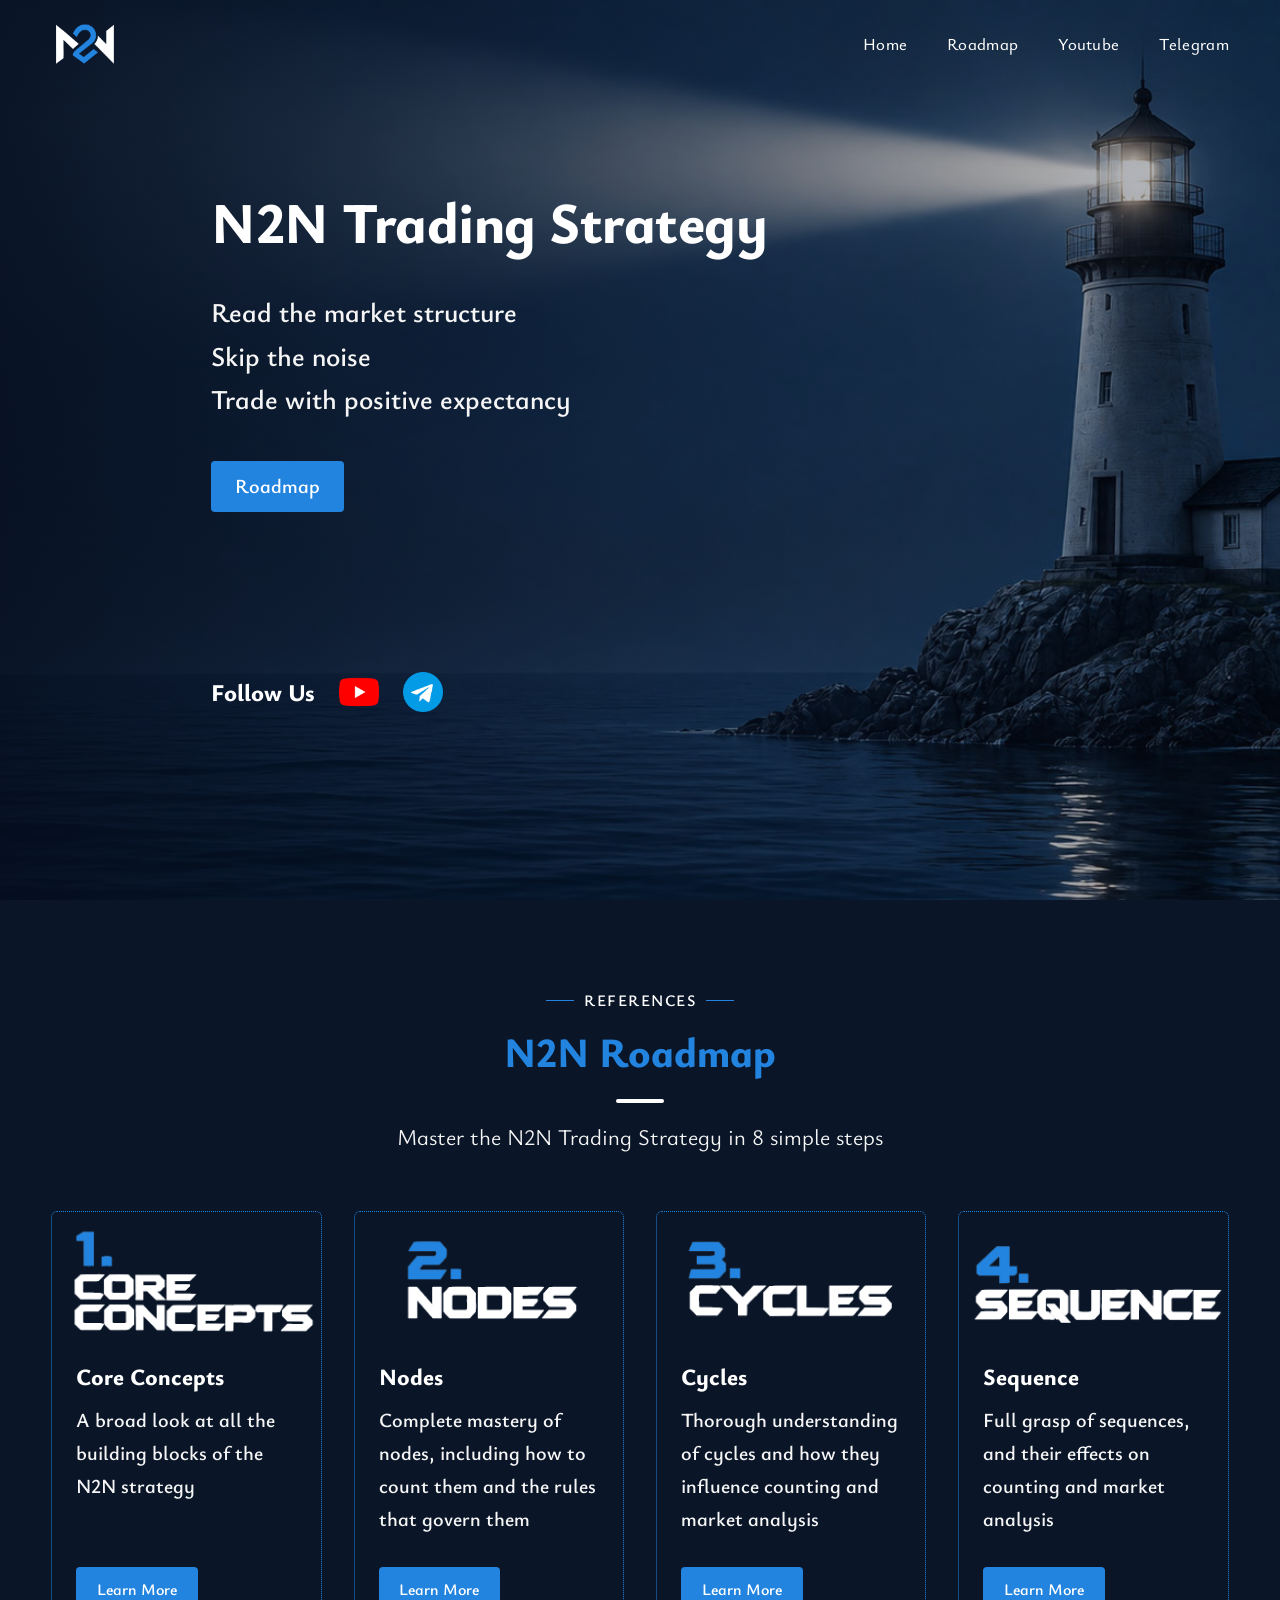
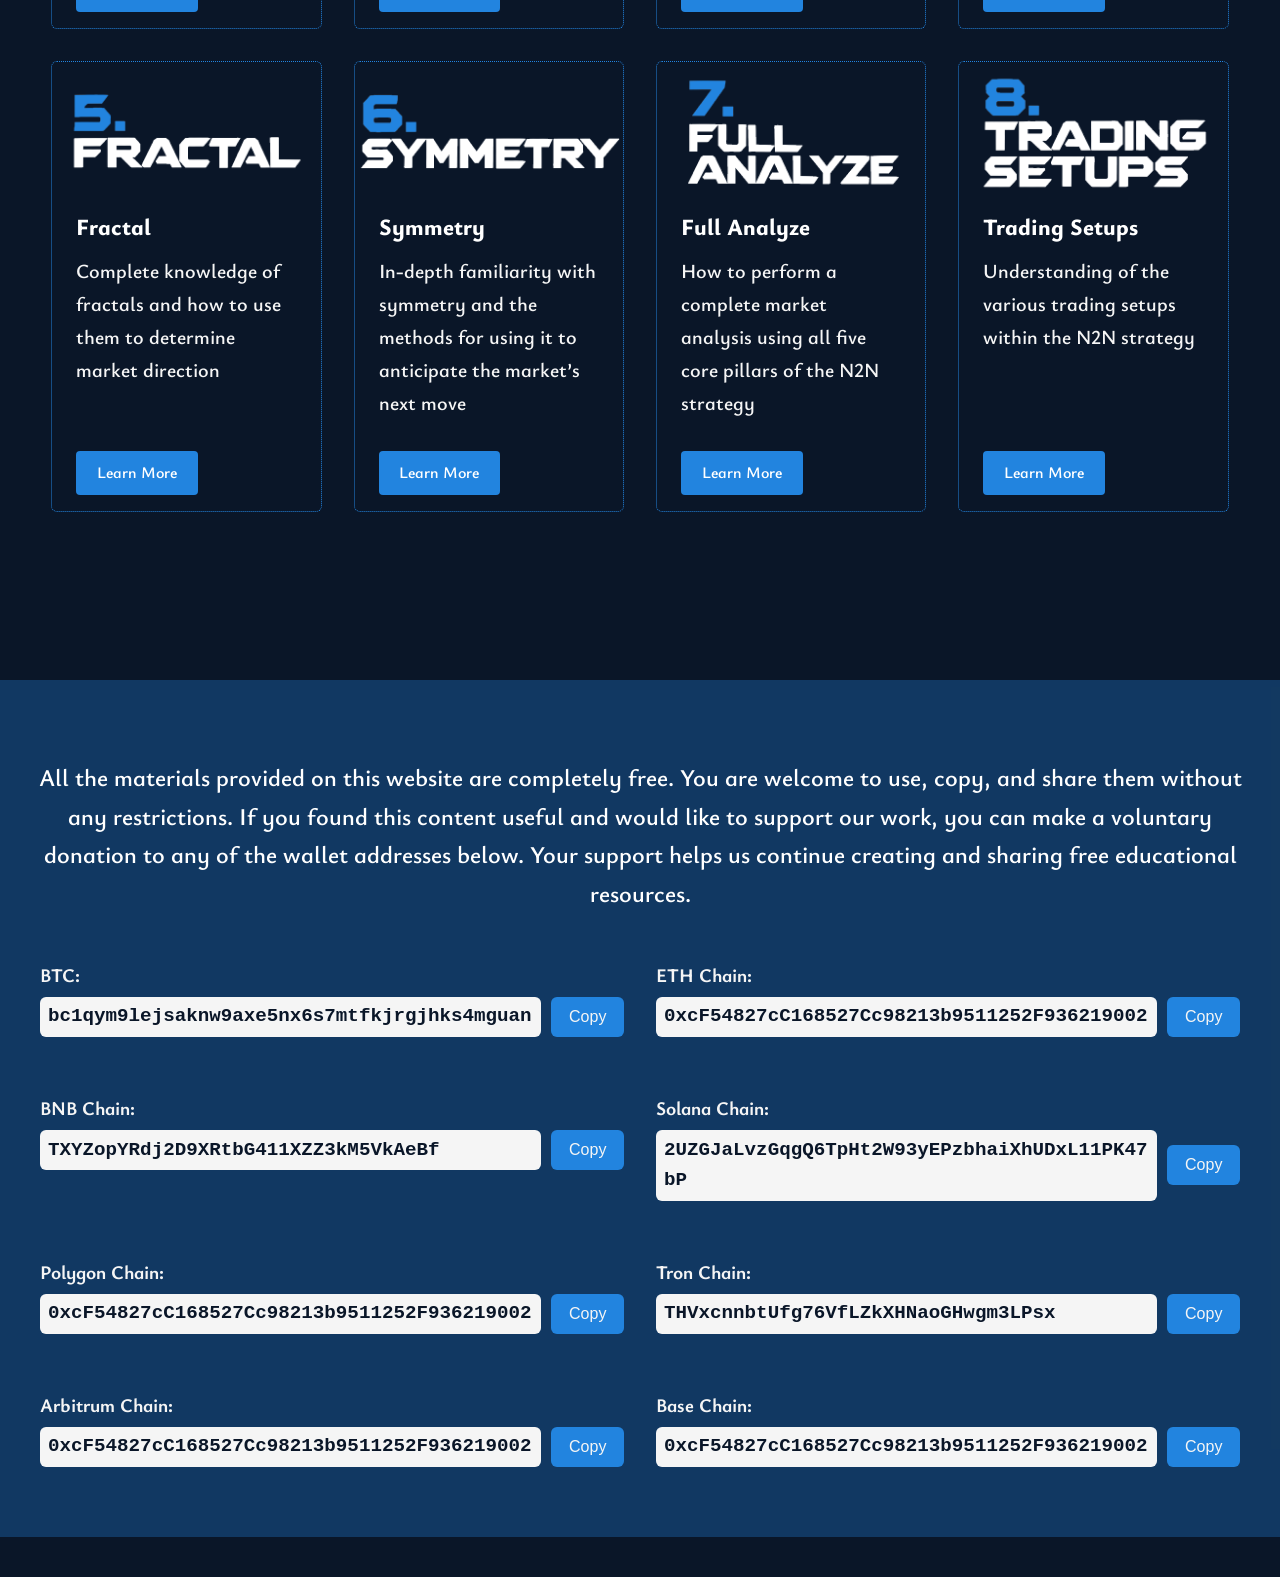
==== commit 30891c17: "Add files via upload" ====
--- a/index.html
+++ b/index.html
@@ -37,9 +37,13 @@
 
     <div class="hero-content">
       <h1>N2N Trading Strategy</h1>
-      <p>A step-by-step guide to understanding the N2N Trading Strategy and implementing it effectively</p>
+      <p>Read the market structure
+        <br>
+        Skip the noise
+        <br>
+        Trade with positive expectancy</p>
       <div class="hero-buttons">
-        <a href="#roadmap" class="btn">Learn More</a>
+        <a href="#roadmap" class="btn">Roadmap</a>
       </div>
       <div class="social-icons">
         <h2>Follow Us</h2>
--- a/style.css
+++ b/style.css
@@ -147,9 +147,9 @@
 }
 
 .hero-content p {
-  font-size: clamp(1.15rem, 2.2vw, 1.4rem);
-  color: var(--text-muted);
-  margin-bottom: 2.25rem;
+  font-size: clamp(1rem, 2.2vw, 1.7rem);
+  color: var(--text-muted);
+  margin-bottom: 2.5rem;
   max-width: 800px;
 }
 
